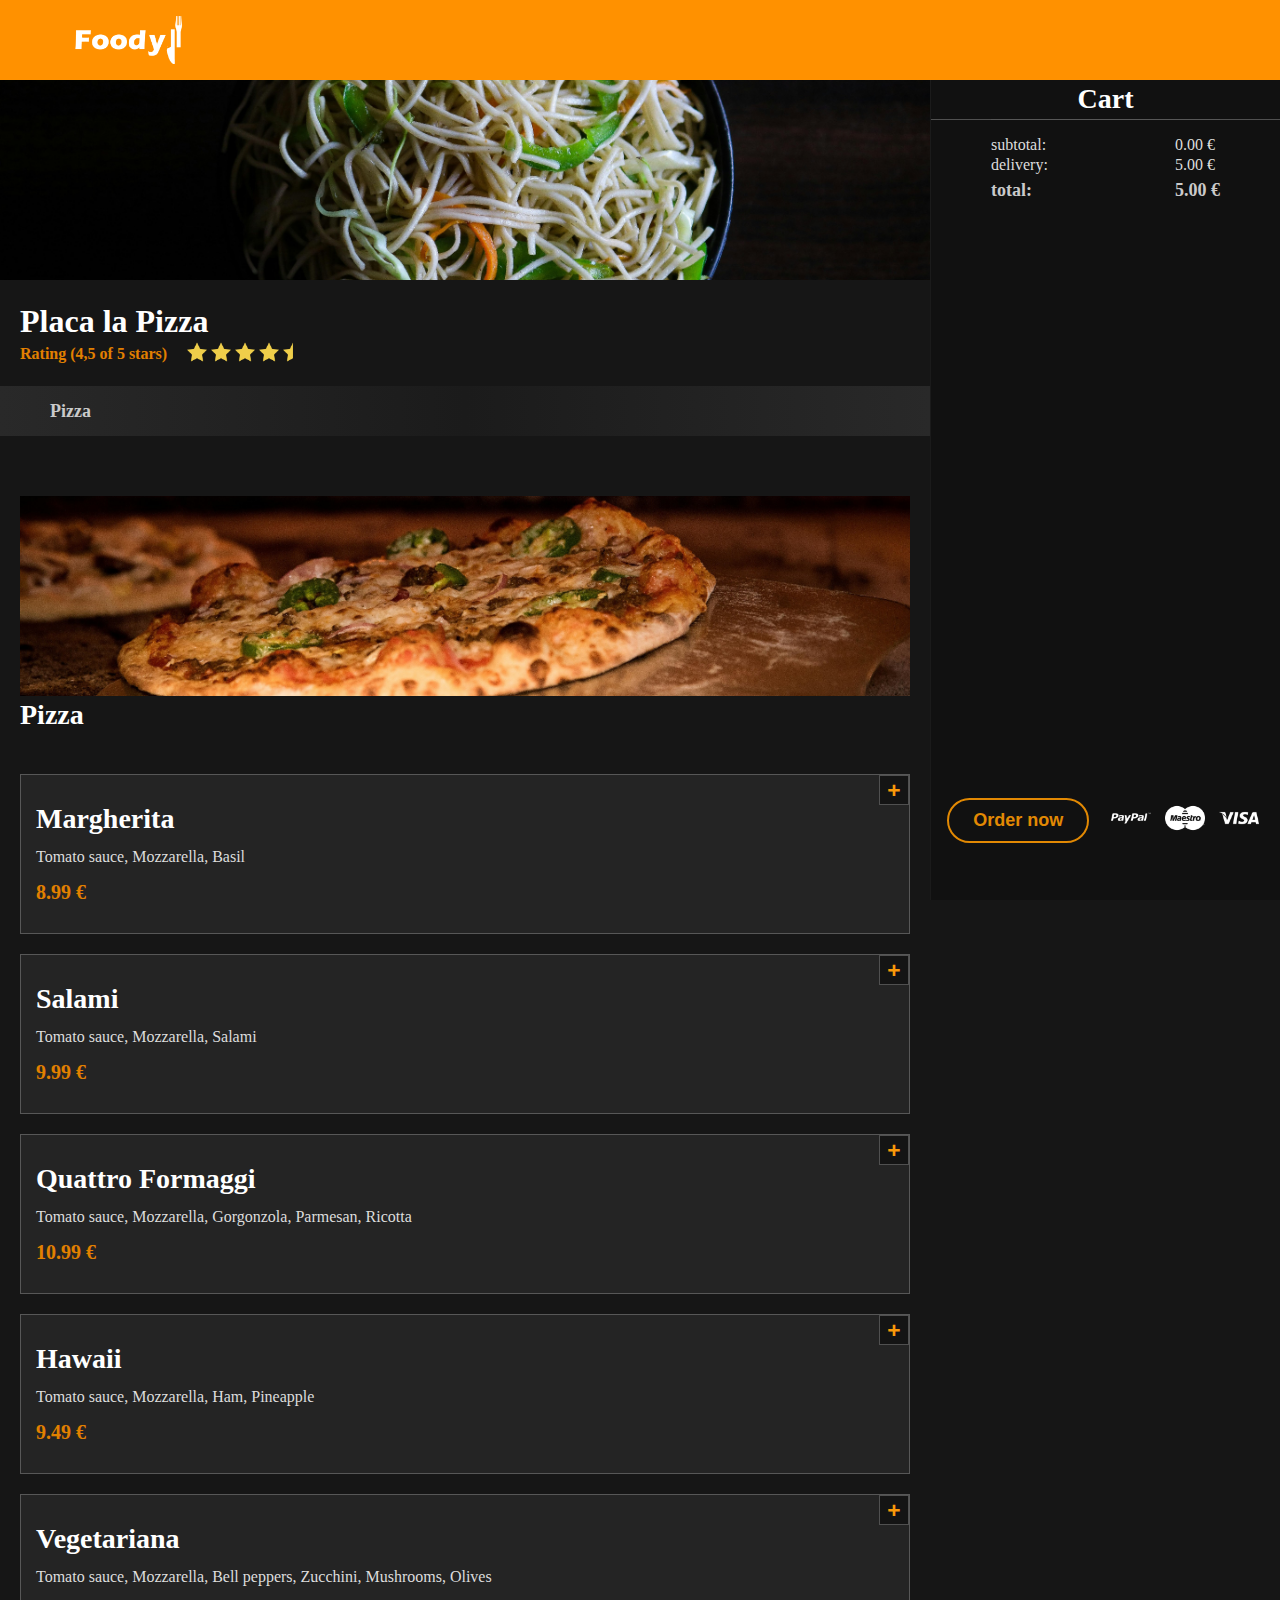
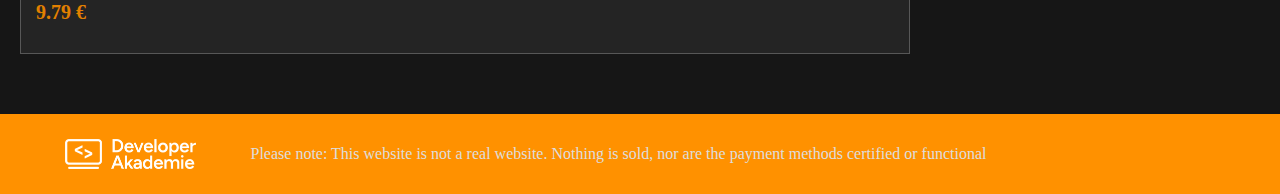
==== 05_Bestellapp Lieferando Edit/index.html @ 79dd85ca "project sites implemented" ====
<!DOCTYPE html>
<html lang="en">
<head>
    <meta charset="UTF-8">
    <meta name="viewport" content="width=device-width, initial-scale=1.0">
    <link rel="shortcut icon" href="./images/Favicon.png" type="image/x-icon">
    <title>Foodly</title>
    <link rel="stylesheet" href="./styles/basics.css">
    <link rel="stylesheet" href="./style.css">
    <link rel="stylesheet" href="./styles/assets.css">
    <link rel="stylesheet" href="./styles/basket.css">
</head>
<body onload="renderBlock()">
    <header>    
        <img id="bestellapp-logo" src="./images/Logo.png" alt="Logo">
        <img onclick="toggleOverlay (event)" id="burger" src="./images/icons/burger-menu.png" alt="">
    </header>

    <div class="content">
            <div class="main-track">
                <div class="main-pic">
                    <img id="img-main" src="./images/img-noodles.jpg" alt="Main-Pic">
                </div>
                
                <div class="info-restaurant">
                    <h1>Placa la Pizza</h1>
                <div class="star-flex">
                    <div class="rating">    
                        <h5>Rating (4,5 of 5 stars)</h5>
                    </div>
                    <div>
                        <img id="star" src="./images/star.png" alt="star">
                        <img id="star" src="./images/star.png" alt="star">
                        <img id="star" src="./images/star.png" alt="star">
                        <img id="star" src="./images/star.png" alt="star">
                        <img id="star" src="./images/star-half.png" alt="star">
                    </div>
                </div>
                </div>
                <div class="navbar">
                    
                    <a href="#pizza"><h3>Pizza</h3></a>
                            
                        
                </div>
                <div class="content-menu"></div>
                    <div class="head-menu">
                        <div class="head-picture">
                            <img id="img-pizza" src="./images/img-pizza.jpg" alt="Pizza">
                        </div>
                        <h2 id="pizza">Pizza</h2>
                    </div>
                    <div class="render-pizza" id="render-pizza">
                        
                    </div>
                </div>
            </div>

            <div class="side-track" id="side-track">
                <div class="basket-content" id="basket-content">
                    <h2>Cart</h2>
                    <div class="item-content" id="item-content">
                        
                        <div class="basket-sum"><div><p>subtotal:</p><p>delivery:</p><h3>total:</h3></div>
                                                <div><p>0.00 €</p><p>5.00 €</p><h3>5.00 €</h3></div></div>
                    </div>
                </div>
                    <div class="order-section">
                        <button onclick="resetBasket()" class="button-order">
                            Order now
                        </button>
                        <div>
                            <img id="pay" src="./images/icons/paypal-logo.png" alt="">
                            <img id="pay" src="./images/icons/geld.png" alt="">
                            <img id="pay" src="./images/icons/symbole.png" alt="">
                        </div>
                    </div>
            </div>
    </div>

    <footer>
        <img id="dev-logo" src="./images/dev-logo.png" alt="">
        <p>Please note: This website is not a real website. Nothing is sold, nor are the payment methods certified or functional</p>
    </footer>
</body>
<script src="./script.js"></script>
<script src="./scripts/template.js"></script>
<script src="./scripts/db.js"></script>
</html>
---- 05_Bestellapp Lieferando Edit/styles/basics.css ----
* {
  margin: 0;
  padding: 0;
  box-sizing: border-box;
}

html,
body {
  margin: 0;
  padding: 0;
}

html {
  scroll-behavior: smooth;
}

body {
  min-height: 100vh;
  display: flex;
  flex-direction: column;
  background: #161616;
}

@font-face {
  font-family: Roboto Medium;
  src: url(./fonts/Roboto-Medium.ttf);
}

@font-face {
  font-family: Roboto Regular;
  src: url(./fonts/Roboto-Regular.ttf);
}

p {
  font-family: Roboto Regular;
  font-size: 16px;
  line-height: 20px;
  color: rgb(221, 221, 221);
}

h1 {
  font-family: Roboto Medium;
  font-size: 32px;
  line-height: 42px;
  color: white;
}

h2 {
  font-family: Roboto Medium;
  font-size: 28px;
  line-height: 38px;
  color: white;
}

h3 {
  font-family: Roboto Regular;
  font-size: 18px;
  line-height: 30px;
  color: rgb(202, 202, 202);
}

h5 {
  font-family: Roboto Regular;
  font-size: 16px;
  line-height: 24px;
  color: rgb(226, 128, 0);
}

h6 {
  font-family: Roboto Regular;
  font-size: 20px;
  line-height: 32px;
  color: rgb(226, 128, 0);
}
---- 05_Bestellapp Lieferando Edit/style.css ----
header {
  position: fixed;
  width: 100%;
  height: 80px;
  background: rgb(255, 145, 0);
  display: flex;
  align-items: center;
  justify-content: space-between;
  z-index: 1;
  padding: 0 40px;
}

#burger {
  height: 25px;
  cursor: pointer;
  display: none;
}

#bestellapp-logo {
  height: 60%;
  margin: 0 30px;
}

.content {
  display: flex;
  width: 100%;
  margin-top: 80px;
}

.main-track {
  display: flex;
  flex-direction: column;
  width: 100%;
  padding-right: 350px;
}

.side-track {
  display: flex;
  width: 350px;
  position: fixed;
  right: 0;
  top: 0;
  bottom: 0;
  background: rgb(17, 17, 17);
  border-left: 1px solid rgb(27, 27, 27);
}

.main-pic {
  display: flex;
  align-items: center;
  justify-content: center;
  height: 200px;
  overflow: hidden;
}

@media (max-width: 700px) {
  .side-track {
    display: none;
    /* overlay in basket.css */
  }

  .main-track {
    width: 100%;
    padding-right: 0;
  }

  .main-pic {
    height: 150px;
  }

  #burger {
    display: block;
  }
  footer p {
    margin-left: 10px;
    font-size: 12px;
    line-height: 14px;
  }
}

#img-main {
  width: 100%;
  height: auto;
}

.info-restaurant {
  display: flex;
  flex-direction: column;
  color: rgb(255, 255, 255);
  padding: 20px;
}

.content-menu {
  display: flex;
  flex-direction: column;
  padding: 20px;
}

.star-flex {
  display: flex;
  align-items: center;
}

.rating h5 {
  margin-right: 20px;
}

.navbar {
  height: 50px;
  background: linear-gradient(
    90deg,
    rgb(41, 41, 41),
    rgb(27, 27, 27),
    rgb(41, 41, 41)
  );
  display: flex;
  align-items: center;
  padding: 0 50px;
}

.navbar a {
  text-decoration: none;
  cursor: pointer;
}
.star-div {
  display: flex;
  align-items: center;
}

#star {
  height: 20px;
}

.head-menu {
  padding: 20px;
}

.head-picture {
  display: flex;
  align-items: center;
  justify-content: center;
  height: 200px;
  overflow: hidden;
}

#img-pizza {
  width: 100%;
  height: auto;
}

.render-menu {
  height: 160px;
  background: rgb(36, 36, 36);
  border: 1px solid rgb(87, 87, 87);
  margin: 20px;
  padding: 25px 15px;
  display: flex;
  position: relative;
  flex-direction: column;
  justify-content: space-between;
}

.add_icon {
  position: absolute;
  top: 0;
  right: 0px;
}

#pay {
  height: 40px;
  width: auto;
  margin: 0 5px;
}

.order-section {
  width: 100%;
  height: 120px;
  display: flex;
  align-items: center;
  justify-content: space-evenly;
  position: absolute;
  bottom: 20px;
  right: 0px;
}

@media (max-width: 1050px) {
  .order-section {
    flex-direction: column;
    bottom: 0;
  }

  #pay {
    margin: 10px 5px;
  }
}

.d_none {
  display: block;
}

footer {
  position: relative;
  width: 100%;
  height: fit-content;
  background: rgb(255, 145, 0);
  display: flex;
  align-items: center;
  justify-content: flex-start;
  z-index: -1;
  padding: 0 40px;
  margin-top: 40px;
}

footer p {
  margin-left: 30px;
}

#dev-logo {
  height: 30px;
  margin: 25px;
}
---- 05_Bestellapp Lieferando Edit/styles/assets.css ----
.add_icon {
    width: 30px;
    height: 30px;
    padding: 10px;
    display: flex;
    align-items: center;
    justify-content: center;
    background: rgb(20, 20, 20);
    border: 1px solid rgb(80, 80, 80);
    cursor: pointer;
  }
  
  .add_icon::before {
    display: block;
    content: "+";
    color: rgb(250, 153, 9);
    font-size: 1.425rem;
    font-weight: 700;
    transition: transform .3s ease-out;
    transform-origin: center;
  }
  
  .add_icon:hover::before {
    transform: rotate(45deg) scale(1.08);
  }


/* - */ 

.button-down {
  width: 30px;
  height: 30px;
  padding: 10px;
  display: flex;
  align-items: center;
  justify-content: center;
  border: 1px solid rgb(110, 110, 110);
  background: rgb(250, 153, 9);
  cursor: pointer;
}

.button-down::before {
  display: block;
  content: "-";
  color: rgb(255, 255, 255);
  font-size: 1.425rem;
  font-weight: 700;
  transition: transform .3s ease-out;
  transform-origin: center;
}

.button-down:hover::before {
  transform: rotate(45deg) scale(1.08);
  
}

/* + */ 

.button-up {
  width: 30px;
  height: 30px;
  padding: 10px;
  display: flex;
  align-items: center;
  justify-content: center;
  border: 1px solid rgb(105, 105, 105);
  background: rgb(250, 153, 9);
  cursor: pointer;
}

.button-up::before {
  display: block;
  content: "+";
  color: rgb(250, 250, 250);
  font-size: 1.425rem;
  font-weight: 700;
  transition: transform .3s ease-out;
  transform-origin: center;
}

.button-up:hover::before {
  transform: rotate(45deg) scale(1.08);
}

/* x */ 

.button-remove {
  width: 30px;
  height: 30px;
  padding: 10px;
  display: flex;
  align-items: center;
  justify-content: center;
  border: 1px solid rgb(110, 110, 110);
  cursor: pointer;
}

.button-remove::before {
  display: block;
  content: "x";
  color: rgb(226, 137, 3);
  font-size: 1.225rem;
  font-weight: 700;
  transition: transform .3s ease-out;
  transform-origin: center;
}

.button-remove:hover::before {
  transform: rotate(45deg) scale(1.08);
}

/* Order */

/* From Uiverse.io by gharsh11032000 */ 
.button-order {
  cursor: pointer;
  position: relative;
  padding: 10px 24px;
  font-size: 18px;
  color: rgb(226, 137, 3);
  border: 2px solid rgb(226, 137, 3);
  border-radius: 34px;
  background-color: transparent;
  font-weight: 600;
  transition: all 0.3s cubic-bezier(0.23, 1, 0.320, 1);
  overflow: hidden;
  cursor: pointer;
}

.button-order::before {
  content: '';
  position: absolute;
  inset: 0;
  margin: auto;
  width: 50px;
  height: 50px;
  border-radius: inherit;
  scale: 0;
  z-index: -1;
  background-color: rgb(226, 137, 3);
  transition: all 0.6s cubic-bezier(0.23, 1, 0.320, 1);
}

.button-order:hover::before {
  scale: 3;
}

.button-order:hover {
  color: #212121;
  scale: 1.1;
  box-shadow: 0 0px 20px rgba(193, 163, 98,0.4);
}

.button-order:active {
  scale: 1;
}

/* Feedback */ 

/* From Uiverse.io by kennyotsu */ 
.notifications-container {
  width: 70%;
  height: auto;
  font-size: 0.875rem;
  line-height: 1.25rem;
  display: flex;
  flex-direction: column;
  gap: 1rem;
  position: absolute;
  top: 40%;
  right: 15%;
  animation: fadeOut 10s;
  animation-fill-mode: forwards;
}

.notifications-container p {
  color: rgb(29, 29, 29);
}

.flex {
  display: flex;
}

.flex-shrink-0 {
  flex-shrink: 0;
}

.success {
  padding: 1rem;
  border-radius: 0.375rem;
  background-color: rgb(240 253 244);
}

.succes-svg {
  color: rgb(74 222 128);
  width: 1.25rem;
  height: 1.25rem;
}

.success-prompt-wrap {
  margin-left: 0.75rem;
}

.success-prompt-heading {
  font-weight: bold;
  color: rgb(22 101 52);
}

.success-prompt-prompt {
  margin-top: 0.5rem;
  color: rgb(21 128 61);
}


@keyframes fadeOut {
  0%
  {
    opacity: 1;
  }
  70%
  {
    opacity: 1;
  }
  100%
  {
    opacity: 0;
  }
}
---- 05_Bestellapp Lieferando Edit/styles/basket.css ----
.basket-content {
    margin-top: 80px;
    display: flex;
    flex-direction: column;
    align-items: center;
    height: 40px;
    width: 100%;
    justify-content: flex-start;
    border-bottom: 1px solid rgb(80, 80, 80);
}

.item-content {
    height: 120px;
    width: 100%;
    display: flex;
    padding: 1px 20px;
    flex-direction: column;
}

.item-title {
    padding-top: 10px;
    width: 100%;
    align-items: center;
    justify-content: center;
    display: flex;
}

.item-infos {
    display: flex;
    justify-content: space-evenly;
    align-items: center;
    padding: 20px 0;
}

.basket-sum {
    display: flex;
    height: 80px;
    align-items: center;
    justify-content: space-between;
    padding-top: 20px;
    margin: 0 40px;
    border-top: 1px solid rgb(87, 87, 87);
}

@media (max-width: 850px) {
    .basket-sum {
        padding-top: 30px;
        margin: 0 10px;
    }

    h2 {
        font-size: 22px;
        line-height: 35px;
    }
    .item-content {
        padding: 4px 20px;
    }
}

@media (max-width: 1000px) {
    
    .notifications-container {
        top: 25%;
      }
}


#basket-icon {
    height: 100px;
    bottom: 50%;
    right: 40%;
    position: absolute;
}

@media (max-width: 700px) {
    .side-track {
       position: fixed;
       height: 100%;
       width: 100%;
       top: 0;
       right: 0;
    }
}
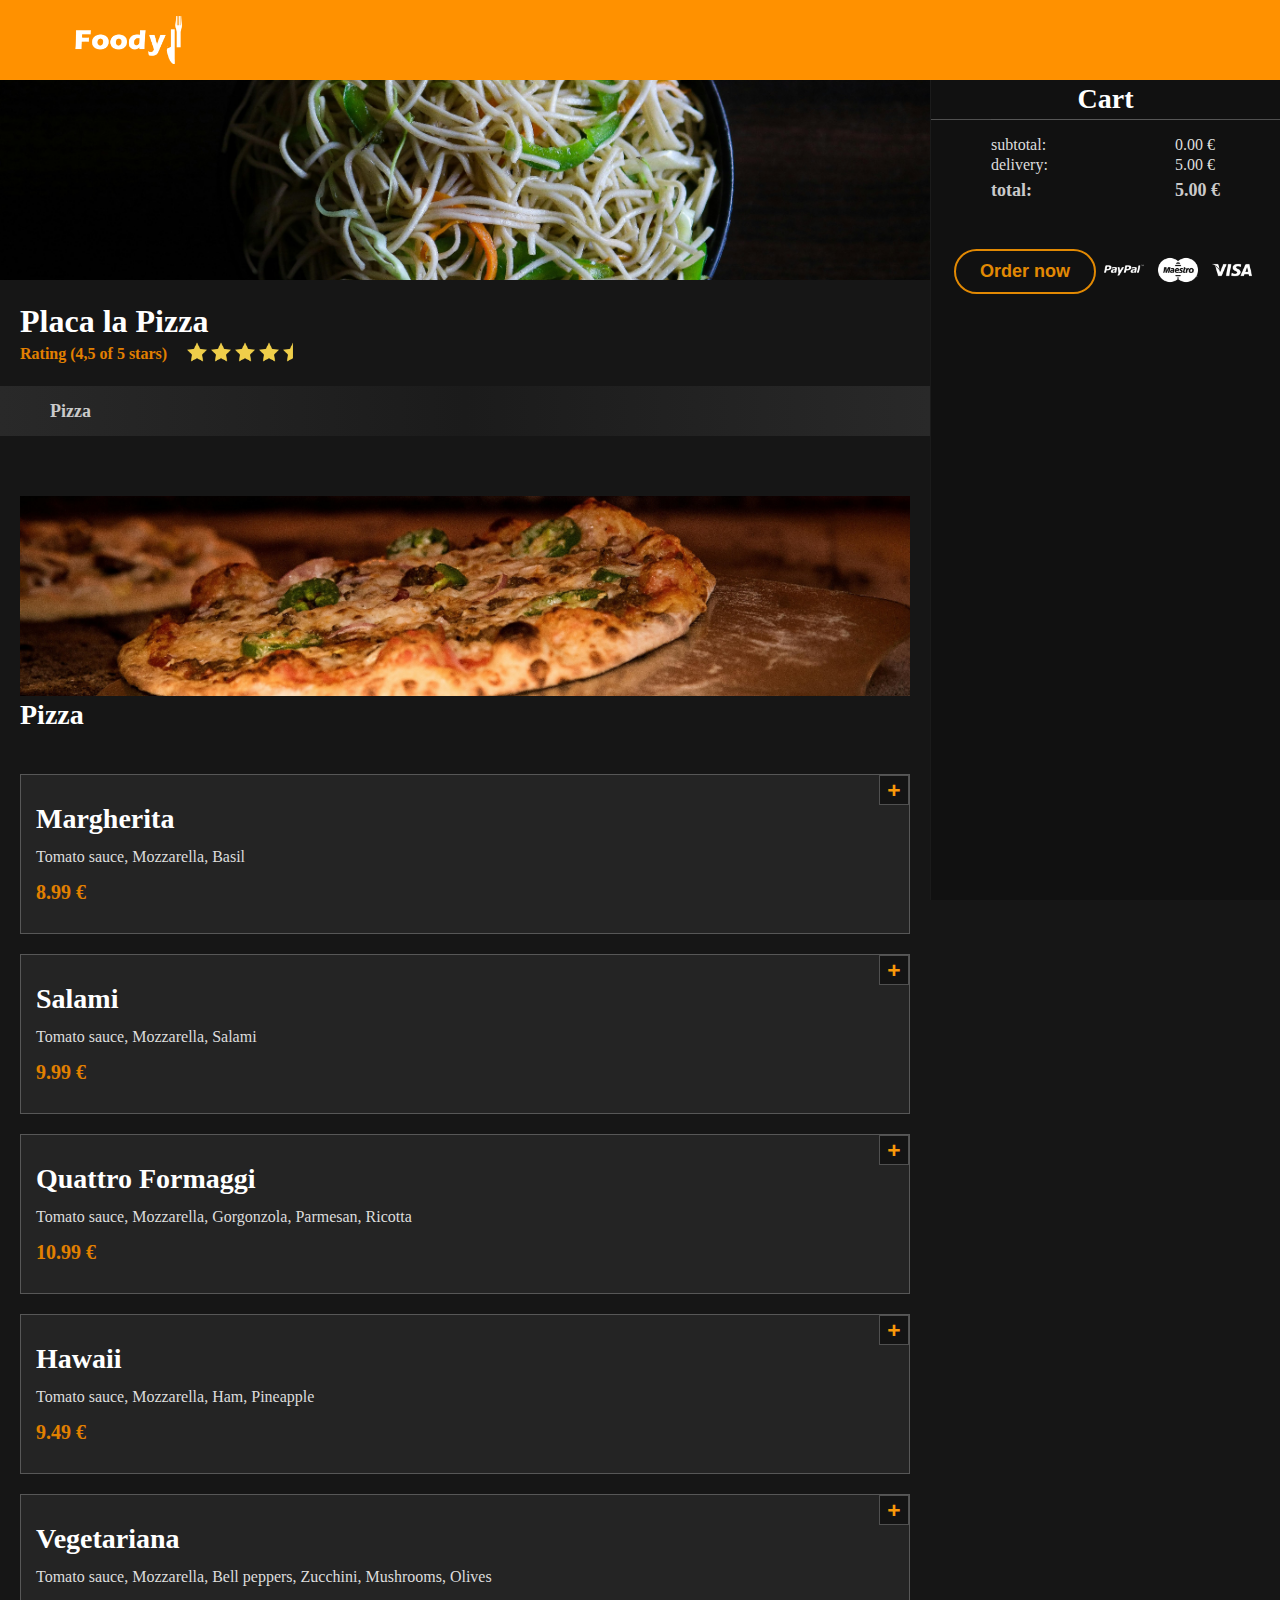
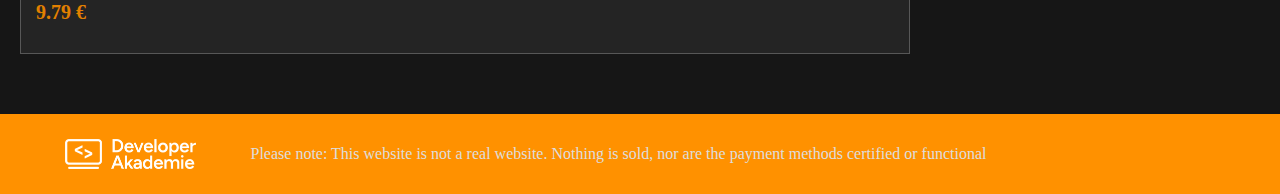
==== commit f5ee2772: "foody basket fix and small design fixes" ====
--- a/05_Bestellapp Lieferando Edit/index.html
+++ b/05_Bestellapp Lieferando Edit/index.html
@@ -1,89 +1,101 @@
 <!DOCTYPE html>
 <html lang="en">
-<head>
-    <meta charset="UTF-8">
-    <meta name="viewport" content="width=device-width, initial-scale=1.0">
-    <link rel="shortcut icon" href="./images/Favicon.png" type="image/x-icon">
-    <title>Foodly</title>
-    <link rel="stylesheet" href="./styles/basics.css">
-    <link rel="stylesheet" href="./style.css">
-    <link rel="stylesheet" href="./styles/assets.css">
-    <link rel="stylesheet" href="./styles/basket.css">
-</head>
-<body onload="renderBlock()">
-    <header>    
-        <img id="bestellapp-logo" src="./images/Logo.png" alt="Logo">
-        <img onclick="toggleOverlay (event)" id="burger" src="./images/icons/burger-menu.png" alt="">
+  <head>
+    <meta charset="UTF-8" />
+    <meta name="viewport" content="width=device-width, initial-scale=1.0" />
+    <link rel="shortcut icon" href="./images/Favicon.png" type="image/x-icon" />
+    <title>Foody</title>
+    <link rel="stylesheet" href="./styles/basics.css" />
+    <link rel="stylesheet" href="./style.css" />
+    <link rel="stylesheet" href="./styles/assets.css" />
+    <link rel="stylesheet" href="./styles/basket.css" />
+  </head>
+  <body onload="renderBlock()">
+    <header>
+      <img id="bestellapp-logo" src="./images/Logo.png" alt="Logo" />
+      <img
+        onclick="toggleOverlay (event)"
+        id="burger"
+        src="./images/icons/burger-menu.png"
+        alt=""
+      />
     </header>
 
     <div class="content">
-            <div class="main-track">
-                <div class="main-pic">
-                    <img id="img-main" src="./images/img-noodles.jpg" alt="Main-Pic">
-                </div>
-                
-                <div class="info-restaurant">
-                    <h1>Placa la Pizza</h1>
-                <div class="star-flex">
-                    <div class="rating">    
-                        <h5>Rating (4,5 of 5 stars)</h5>
-                    </div>
-                    <div>
-                        <img id="star" src="./images/star.png" alt="star">
-                        <img id="star" src="./images/star.png" alt="star">
-                        <img id="star" src="./images/star.png" alt="star">
-                        <img id="star" src="./images/star.png" alt="star">
-                        <img id="star" src="./images/star-half.png" alt="star">
-                    </div>
-                </div>
-                </div>
-                <div class="navbar">
-                    
-                    <a href="#pizza"><h3>Pizza</h3></a>
-                            
-                        
-                </div>
-                <div class="content-menu"></div>
-                    <div class="head-menu">
-                        <div class="head-picture">
-                            <img id="img-pizza" src="./images/img-pizza.jpg" alt="Pizza">
-                        </div>
-                        <h2 id="pizza">Pizza</h2>
-                    </div>
-                    <div class="render-pizza" id="render-pizza">
-                        
-                    </div>
-                </div>
+      <div class="main-track">
+        <div class="main-pic">
+          <img id="img-main" src="./images/img-noodles.jpg" alt="Main-Pic" />
+        </div>
+
+        <div class="info-restaurant">
+          <h1>Placa la Pizza</h1>
+          <div class="star-flex">
+            <div class="rating">
+              <h5>Rating (4,5 of 5 stars)</h5>
             </div>
+            <div>
+              <img id="star" src="./images/star.png" alt="star" />
+              <img id="star" src="./images/star.png" alt="star" />
+              <img id="star" src="./images/star.png" alt="star" />
+              <img id="star" src="./images/star.png" alt="star" />
+              <img id="star" src="./images/star-half.png" alt="star" />
+            </div>
+          </div>
+        </div>
+        <div class="navbar">
+          <a href="#pizza"><h3>Pizza</h3></a>
+        </div>
+        <div class="content-menu"></div>
+        <div class="head-menu">
+          <div class="head-picture">
+            <img id="img-pizza" src="./images/img-pizza.jpg" alt="Pizza" />
+          </div>
+          <h2 id="pizza">Pizza</h2>
+        </div>
+        <div class="render-pizza" id="render-pizza"></div>
+      </div>
+    </div>
 
-            <div class="side-track" id="side-track">
-                <div class="basket-content" id="basket-content">
-                    <h2>Cart</h2>
-                    <div class="item-content" id="item-content">
-                        
-                        <div class="basket-sum"><div><p>subtotal:</p><p>delivery:</p><h3>total:</h3></div>
-                                                <div><p>0.00 €</p><p>5.00 €</p><h3>5.00 €</h3></div></div>
-                    </div>
-                </div>
-                    <div class="order-section">
-                        <button onclick="resetBasket()" class="button-order">
-                            Order now
-                        </button>
-                        <div>
-                            <img id="pay" src="./images/icons/paypal-logo.png" alt="">
-                            <img id="pay" src="./images/icons/geld.png" alt="">
-                            <img id="pay" src="./images/icons/symbole.png" alt="">
-                        </div>
-                    </div>
+    <div class="side-track" id="side-track">
+      <div class="basket-content" id="basket-content">
+        <h2>Cart</h2>
+        <div class="item-content" id="item-content">
+          <div class="basket-sum">
+            <div>
+              <p>subtotal:</p>
+              <p>delivery:</p>
+              <h3>total:</h3>
             </div>
+            <div>
+              <p>0.00 €</p>
+              <p>5.00 €</p>
+              <h3>5.00 €</h3>
+            </div>
+          </div>
+          <div class="order-section">
+            <button onclick="resetBasket()" class="button-order">
+                Order now
+            </button>
+            <div>
+                <img id="pay" src="./images/icons/paypal-logo.png" alt="">
+                <img id="pay" src="./images/icons/geld.png" alt="">
+                <img id="pay" src="./images/icons/symbole.png" alt="">
+            </div>
+        </div>
+    </div>
+        </div>
+      </div>
     </div>
 
     <footer>
-        <img id="dev-logo" src="./images/dev-logo.png" alt="">
-        <p>Please note: This website is not a real website. Nothing is sold, nor are the payment methods certified or functional</p>
+      <img id="dev-logo" src="./images/dev-logo.png" alt="" />
+      <p>
+        Please note: This website is not a real website. Nothing is sold, nor
+        are the payment methods certified or functional
+      </p>
     </footer>
-</body>
-<script src="./script.js"></script>
-<script src="./scripts/template.js"></script>
-<script src="./scripts/db.js"></script>
-</html>+  </body>
+  <script src="./script.js"></script>
+  <script src="./scripts/template.js"></script>
+  <script src="./scripts/db.js"></script>
+</html>
--- a/05_Bestellapp Lieferando Edit/style.css
+++ b/05_Bestellapp Lieferando Edit/style.css
@@ -36,13 +36,34 @@
 
 .side-track {
   display: flex;
+  flex-direction: column;
   width: 350px;
+  flex: 1;
   position: fixed;
   right: 0;
   top: 0;
   bottom: 0;
   background: rgb(17, 17, 17);
   border-left: 1px solid rgb(27, 27, 27);
+  padding-bottom: 120px;
+  overflow: auto;
+  scrollbar-width: none;
+}
+
+.side-track::-webkit-scrollbar {
+  display: none;
+}
+
+.order-section {
+  width: 100%;
+  height: 120px;
+  display: flex;
+
+  align-items: center;
+  justify-content: space-evenly;
+  position: relative;
+  margin-top: 50px;
+  background: rgb(17, 17, 17);
 }
 
 .main-pic {
@@ -172,17 +193,6 @@
   margin: 0 5px;
 }
 
-.order-section {
-  width: 100%;
-  height: 120px;
-  display: flex;
-  align-items: center;
-  justify-content: space-evenly;
-  position: absolute;
-  bottom: 20px;
-  right: 0px;
-}
-
 @media (max-width: 1050px) {
   .order-section {
     flex-direction: column;
